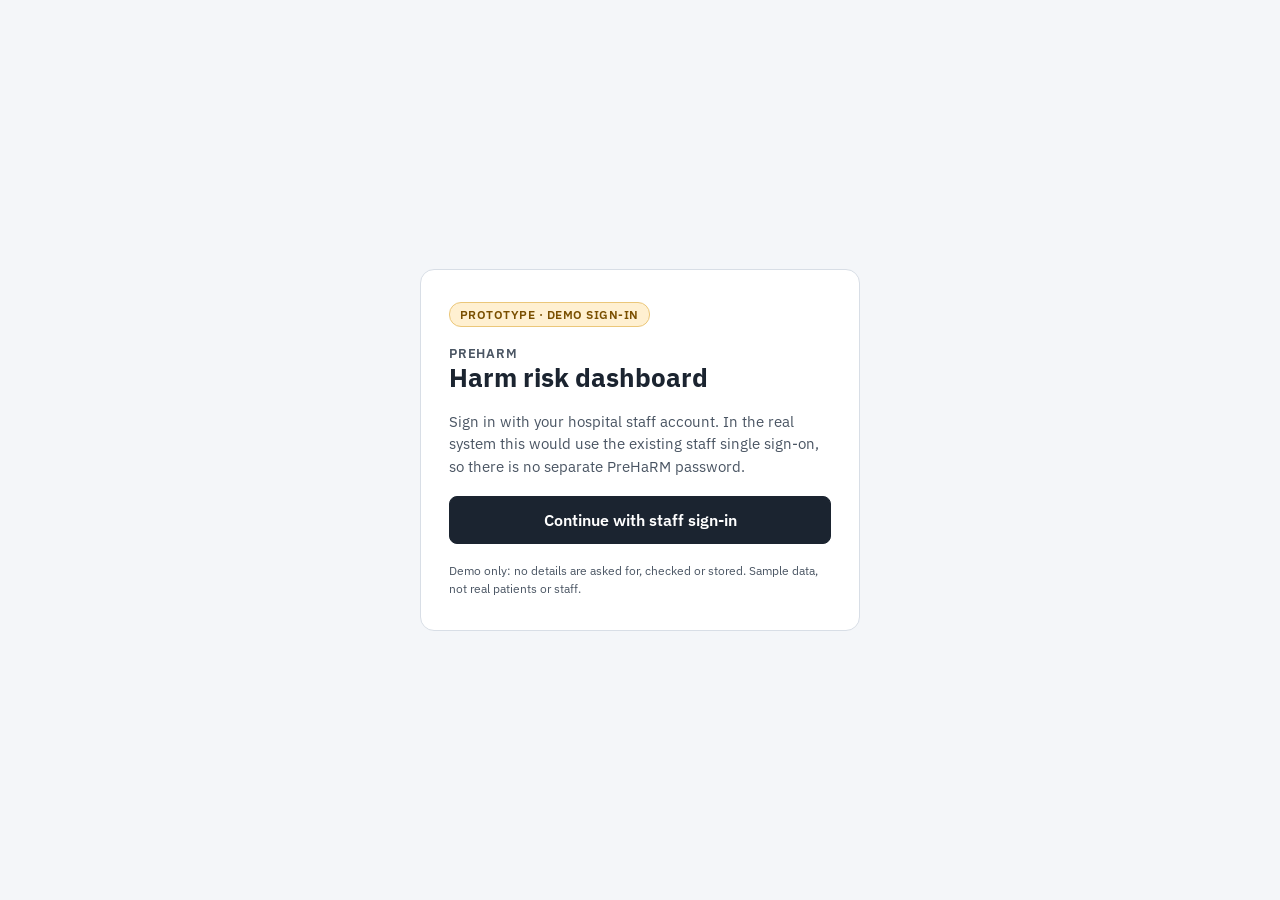
==== today.html @ e7837d7f "Add files via upload" ====
<!doctype html>
<html lang="en">
<head>
<title>PreHaRM – Today by shift</title>
<meta charset="utf-8">
<meta name="viewport" content="width=device-width, initial-scale=1">
<meta name="robots" content="noindex">
<link rel="preconnect" href="https://fonts.googleapis.com">
<link href="https://fonts.googleapis.com/css2?family=IBM+Plex+Sans:wght@400;600;700&display=swap" rel="stylesheet">
<link rel="stylesheet" href="css/styles.css">
</head>
<body>
<main class="wrap">
<header class="top">
<div><div class="eyebrow">PreHaRM · Nurse Unit Manager view</div>
<h1><span data-ward></span> · <span id="today-label"></span></h1></div>
<div class="hright"><div class="who" data-who></div>
<div class="updated"><span class="dot" aria-hidden="true"></span><div><strong data-updated></strong><small data-refresh></small></div></div>
</div>
</header>
<nav class="views" aria-label="Dashboard views">
<a href="today.html" aria-current="page">Today by shift</a>
<a href="week.html">Week ahead</a>
<span>Roster changes (separate view, to come)</span>
</nav>
<section class="card attention" aria-label="Needs attention">
<span style="font-weight:600;font-size:15px">Needs attention today:</span>
<span id="alerts" style="display:contents"></span>
</section>
<section class="card">
<div class="card-head">
<h2>Predicted harm risk by shift</h2>
<div class="pills" id="harm-pills" role="group" aria-label="Show risk drivers for"><span class="lbl">Drivers for:</span></div>
</div>
<div class="scroll"><div class="shift-table">
<div class="srow head"><span>Shift</span><span>Falls</span><span>Medication errors</span><span>Aggression</span><span>Staff on shift</span><span id="driver-head"></span></div>
<div id="shift-rows"></div>
</div></div>
</section>
<footer class="legend" data-legend></footer>
</main>
<script src="js/data.js"></script>
<script src="js/today.js"></script>
</body>
</html>
---- css/styles.css ----
:root{
  --ink:#1B2430; --muted:#4A5563; --line:#D8DEE6; --line-soft:#E8ECF1;
  --ground:#F4F6F9; --card:#FFFFFF;
  --low-bg:#E2F3E7; --low-fg:#1D6337; --low-bd:#9FD0AE;
  --med-bg:#FFF0D1; --med-fg:#7A4F00; --med-bd:#EBC77A;
  --high-bg:#FBE1DF; --high-fg:#9B2C24; --high-bd:#E9A49D;
}
*{box-sizing:border-box}
body{margin:0;background:var(--ground);color:var(--ink);font-family:'IBM Plex Sans',system-ui,sans-serif}
a{color:#1F4E79}
button{font-family:inherit}
.wrap{max-width:1240px;margin:0 auto;padding:24px 16px 40px;display:flex;flex-direction:column;gap:20px}
header.top{display:flex;flex-wrap:wrap;justify-content:space-between;align-items:flex-end;gap:16px}
.eyebrow{font-size:13px;font-weight:600;letter-spacing:.06em;text-transform:uppercase;color:var(--muted)}
h1{margin:4px 0 0;font-size:28px;line-height:1.2}
h2{margin:0;font-size:18px;font-weight:600}
.updated{display:flex;align-items:center;gap:10px;background:var(--card);border:1px solid var(--line);border-radius:8px;padding:10px 14px}
.updated .dot{width:10px;height:10px;border-radius:50%;background:#2E8B57}
.updated strong{display:block;font-size:14px}
.updated small{font-size:12px;color:var(--muted)}
nav.views{display:flex;flex-wrap:wrap;gap:8px}
nav.views a,nav.views span{display:inline-flex;align-items:center;min-height:44px;padding:0 18px;border-radius:8px;font-size:15px;font-weight:600;text-decoration:none}
nav.views a{background:var(--card);border:1px solid var(--line);color:var(--ink)}
nav.views a[aria-current="page"]{background:var(--ink);border-color:var(--ink);color:#fff}
nav.views span{border:1px dashed #B7C0CC;color:#5B6573;font-weight:400}
.card{background:var(--card);border:1px solid var(--line);border-radius:12px;padding:18px;display:flex;flex-direction:column;gap:14px}
.card-head{display:flex;flex-wrap:wrap;justify-content:space-between;align-items:center;gap:12px}
.pills{display:flex;flex-wrap:wrap;gap:6px;align-items:center}
.pills .lbl{font-size:13px;color:var(--muted);margin-right:4px}
.pill{min-height:40px;padding:0 14px;border-radius:20px;font-size:14px;font-weight:600;cursor:pointer;background:#fff;color:var(--ink);border:1px solid #B7C0CC}
.pill[aria-pressed="true"]{background:var(--ink);color:#fff;border-color:var(--ink)}
.attention{flex-direction:row;flex-wrap:wrap;align-items:center;gap:10px;padding:14px 16px}
.attention .alert{display:inline-flex;align-items:center;min-height:32px;padding:0 12px;border-radius:16px;background:var(--high-bg);color:var(--high-fg);border:1px solid var(--high-bd);font-size:14px;font-weight:600}
.scroll{overflow-x:auto}
.shift-table{min-width:1040px}
.srow{display:grid;grid-template-columns:130px 112px 112px 112px minmax(0,1fr) minmax(0,1.4fr);gap:12px;padding:14px 4px;border-bottom:1px solid var(--line-soft);align-items:center}
.srow.head{padding:8px 4px;border-bottom:1px solid var(--line);font-size:13px;font-weight:600;color:var(--muted)}
.sname{font-size:17px;font-weight:600;display:block}
.stime{font-size:12px;color:var(--muted)}
.risk{display:flex;flex-direction:column;align-items:flex-start;justify-content:center;gap:4px;min-height:64px;padding:8px 12px;border-radius:8px;cursor:pointer;text-align:left;border:1px solid}
.risk .v{font-size:24px;font-weight:700;line-height:1}
.risk .b{font-size:12px;font-weight:600}
.risk.sel{outline:2px solid var(--ink);outline-offset:-1px}
.b-low{background:var(--low-bg);color:var(--low-fg);border-color:var(--low-bd)}
.b-med{background:var(--med-bg);color:var(--med-fg);border-color:var(--med-bd)}
.b-high{background:var(--high-bg);color:var(--high-fg);border-color:var(--high-bd)}
.bar{display:flex;height:22px;width:100%;border-radius:4px;overflow:hidden;background:#EEF1F5}
.bar span{display:block;height:100%;border-right:2px solid #fff}
.bar span:last-child{border-right:none}
.keys{display:flex;flex-wrap:wrap;gap:4px 12px;font-size:13px;margin-top:8px}
.keys span{display:inline-flex;align-items:center;gap:5px}
.sw{display:inline-block;width:10px;height:10px;border-radius:2px}
.muted{color:var(--muted)}
footer.legend{display:flex;flex-wrap:wrap;gap:10px 20px;align-items:center;font-size:13px;color:var(--muted)}
footer.legend span{display:inline-flex;align-items:center;gap:6px}
footer.legend i{width:14px;height:14px;border-radius:3px;border:1px solid}
/* Week view */
.wgrid{min-width:780px;display:grid;grid-template-columns:110px repeat(7,minmax(0,1fr));gap:6px}
.dayhead{display:flex;flex-direction:column;align-items:center;justify-content:center;padding:6px 2px;border-radius:6px}
.dayhead.today{background:var(--ink);color:#fff}
.dayhead.weekend{background:#EEF1F5}
.dayhead strong{font-size:14px}.dayhead small{font-size:12px}
.cell{display:flex;flex-direction:column;align-items:center;justify-content:center;gap:4px;min-height:64px;border-radius:6px;cursor:pointer;border:1px solid}
.cell .v{font-size:20px;font-weight:700;line-height:1}
.cell .b{font-size:11px;font-weight:600}
.cell.sel{outline:3px solid var(--ink);outline-offset:-2px}
.split{display:flex;flex-wrap:wrap;gap:20px;align-items:stretch}
.split .chart{flex:999 1 560px;min-width:0}
.split .detail{flex:1 1 280px}
.note{margin:0;font-size:13px;color:var(--muted)}
.dbox{display:flex;flex-direction:column;gap:2px;padding:10px 12px;border-radius:8px;border:1px solid}
.dbox .top{display:flex;justify-content:space-between;align-items:baseline;gap:8px;font-size:14px;font-weight:600}
.dbox .v{font-size:26px;font-weight:700;line-height:1.1}
.dbox .r{font-size:13px}
.btn-link{display:inline-flex;align-items:center;justify-content:center;min-height:44px;border-radius:8px;border:1px solid var(--ink);color:var(--ink);font-weight:600;font-size:14px;text-decoration:none}
svg .band{fill:#1F4E79;fill-opacity:.16}
svg .edge{fill:none;stroke:#1F4E79;stroke-width:1;stroke-dasharray:4 4}
svg .line{fill:none;stroke:var(--ink);stroke-width:2.5}
svg .grid{stroke:#C7CED8;stroke-width:1}
svg text{font-family:'IBM Plex Sans',system-ui,sans-serif;font-size:12px;fill:var(--muted)}
svg .pm{font-weight:600;fill:#1F4E79}
svg .pt{fill:#fff;stroke:var(--ink);stroke-width:2}
svg .pt.sel{fill:var(--ink)}
[hidden]{display:none !important}
/* Signed-in label */
.hright{display:flex;flex-wrap:wrap;gap:10px;align-items:stretch}
.who{display:flex;align-items:center;gap:10px;background:var(--card);border:1px solid var(--line);border-radius:8px;padding:8px 8px 8px 14px}
.who .avatar{width:32px;height:32px;border-radius:50%;background:#1F4E79;color:#fff;display:flex;align-items:center;justify-content:center;font-size:13px;font-weight:600}
.who strong{display:block;font-size:14px}
.who small{font-size:12px;color:var(--muted)}
.who a{font-size:13px;font-weight:600;padding:8px 10px;border-radius:6px;text-decoration:none;border:1px solid var(--line);color:var(--ink);min-height:36px;display:inline-flex;align-items:center}
/* Sign-in page */
.signin-wrap{min-height:100vh;display:flex;align-items:center;justify-content:center;padding:24px 16px}
.signin{width:100%;max-width:440px;background:var(--card);border:1px solid var(--line);border-radius:14px;padding:32px 28px;display:flex;flex-direction:column;gap:18px}
.signin h1{font-size:26px;margin:0}
.signin p{margin:0;font-size:15px;line-height:1.5;color:var(--muted)}
.demo-flag{align-self:flex-start;font-size:12px;font-weight:600;letter-spacing:.04em;text-transform:uppercase;background:#FFF0D1;color:#7A4F00;border:1px solid #EBC77A;border-radius:12px;padding:4px 10px}
.btn-primary{min-height:48px;border-radius:8px;border:1px solid var(--ink);background:var(--ink);color:#fff;font-size:16px;font-weight:600;cursor:pointer;width:100%}
.wards{display:flex;flex-direction:column;gap:8px;border:0;margin:0;padding:0}
.wards legend{font-size:15px;font-weight:600;margin-bottom:8px;padding:0}
.wards label{display:flex;align-items:center;gap:10px;min-height:48px;padding:0 14px;border:1px solid var(--line);border-radius:8px;cursor:pointer;font-size:15px}
.wards input{width:18px;height:18px;margin:0}
.fine{font-size:12px !important}
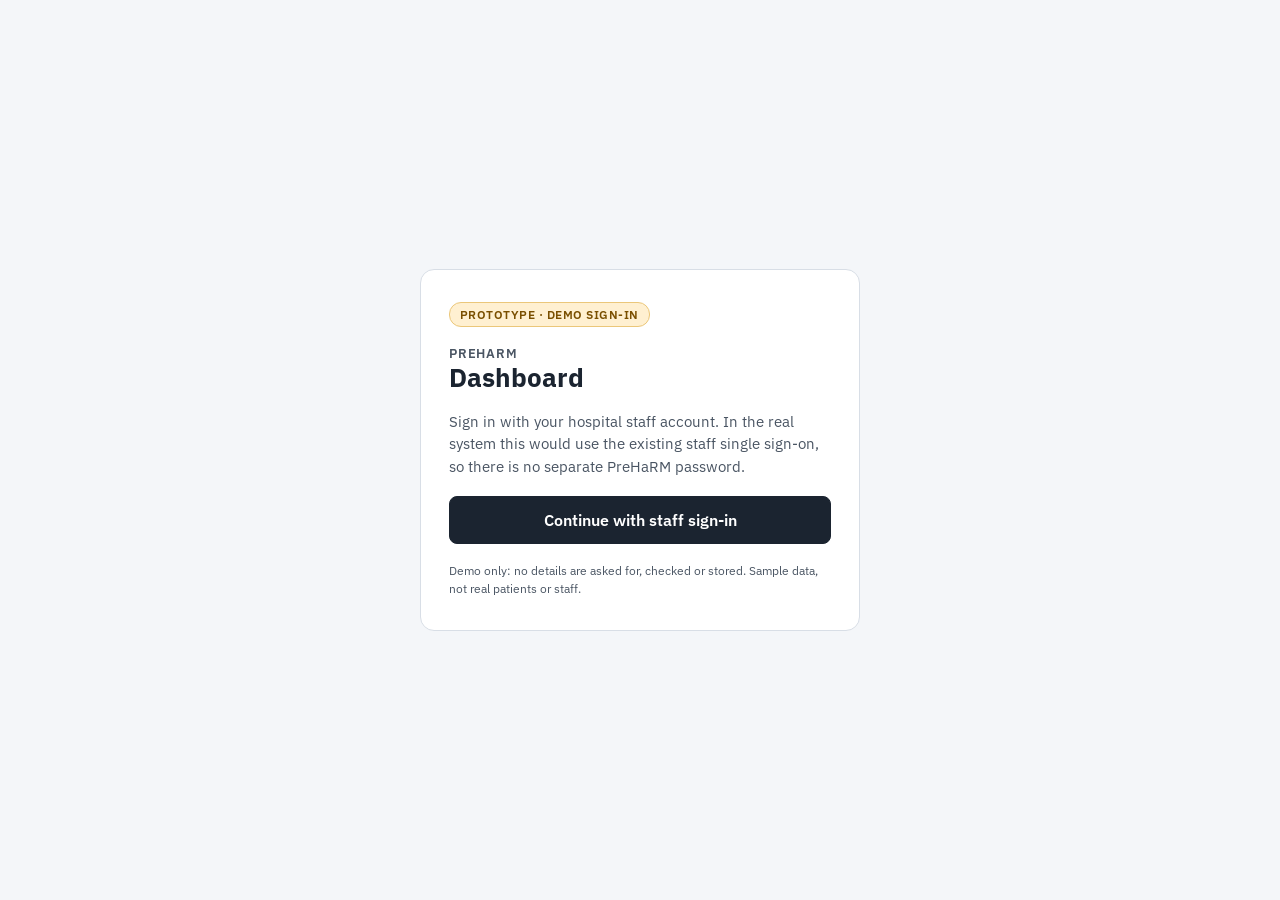
==== commit a149b87d: "Add files via upload" ====
--- a/today.html
+++ b/today.html
@@ -21,10 +21,9 @@
 <nav class="views" aria-label="Dashboard views">
 <a href="today.html" aria-current="page">Today by shift</a>
 <a href="week.html">Week ahead</a>
-<span>Roster changes (separate view, to come)</span>
 </nav>
-<section class="card attention" aria-label="Needs attention">
-<span style="font-weight:600;font-size:15px">Needs attention today:</span>
+<section class="card attention" aria-label="Recommend attention today">
+<span style="font-weight:600;font-size:15px">Recommend attention today:</span>
 <span id="alerts" style="display:contents"></span>
 </section>
 <section class="card">
@@ -33,11 +32,11 @@
 <div class="pills" id="harm-pills" role="group" aria-label="Show risk drivers for"><span class="lbl">Drivers for:</span></div>
 </div>
 <div class="scroll"><div class="shift-table">
-<div class="srow head"><span>Shift</span><span>Falls</span><span>Medication errors</span><span>Aggression</span><span>Staff on shift</span><span id="driver-head"></span></div>
+<div class="srow head"><span>Shift</span><span>Falls</span><span>Medication errors</span><span>Occupational violence</span><span>Staff on shift</span><span id="driver-head"></span></div>
 <div id="shift-rows"></div>
 </div></div>
 </section>
-<footer class="legend" data-legend></footer>
+<div data-legend></div>
 </main>
 <script src="js/data.js"></script>
 <script src="js/today.js"></script>
--- a/css/styles.css
+++ b/css/styles.css
@@ -101,3 +101,17 @@
 .wards label{display:flex;align-items:center;gap:10px;min-height:48px;padding:0 14px;border:1px solid var(--line);border-radius:8px;cursor:pointer;font-size:15px}
 .wards input{width:18px;height:18px;margin:0}
 .fine{font-size:12px !important}
+
+/* Editable risk bands */
+.bands{background:var(--card);border:1px solid var(--line);border-radius:12px;padding:18px;display:flex;flex-direction:column;gap:14px}
+.bands-head{display:flex;flex-wrap:wrap;align-items:baseline;gap:6px 14px}
+.band-row{display:flex;flex-wrap:wrap;gap:16px 28px;align-items:flex-end}
+.band-ctrl{display:flex;flex-direction:column;gap:6px;flex:1 1 220px;min-width:0}
+.band-ctrl label{font-size:14px;font-weight:600}
+.band-val{display:inline-block;min-width:3ch;font-variant-numeric:tabular-nums}
+.band-ctrl input[type=range]{width:100%;min-height:32px;accent-color:#1B2430}
+.band-preview{display:flex;height:14px;border-radius:7px;overflow:hidden}
+.band-preview span{display:block;height:100%;border:0}
+.band-keys{display:flex;flex-wrap:wrap;gap:8px 20px;font-size:13px;color:var(--muted)}
+.band-keys span{display:inline-flex;align-items:center;gap:6px}
+.band-keys i{width:14px;height:14px;border-radius:3px;border:1px solid}
